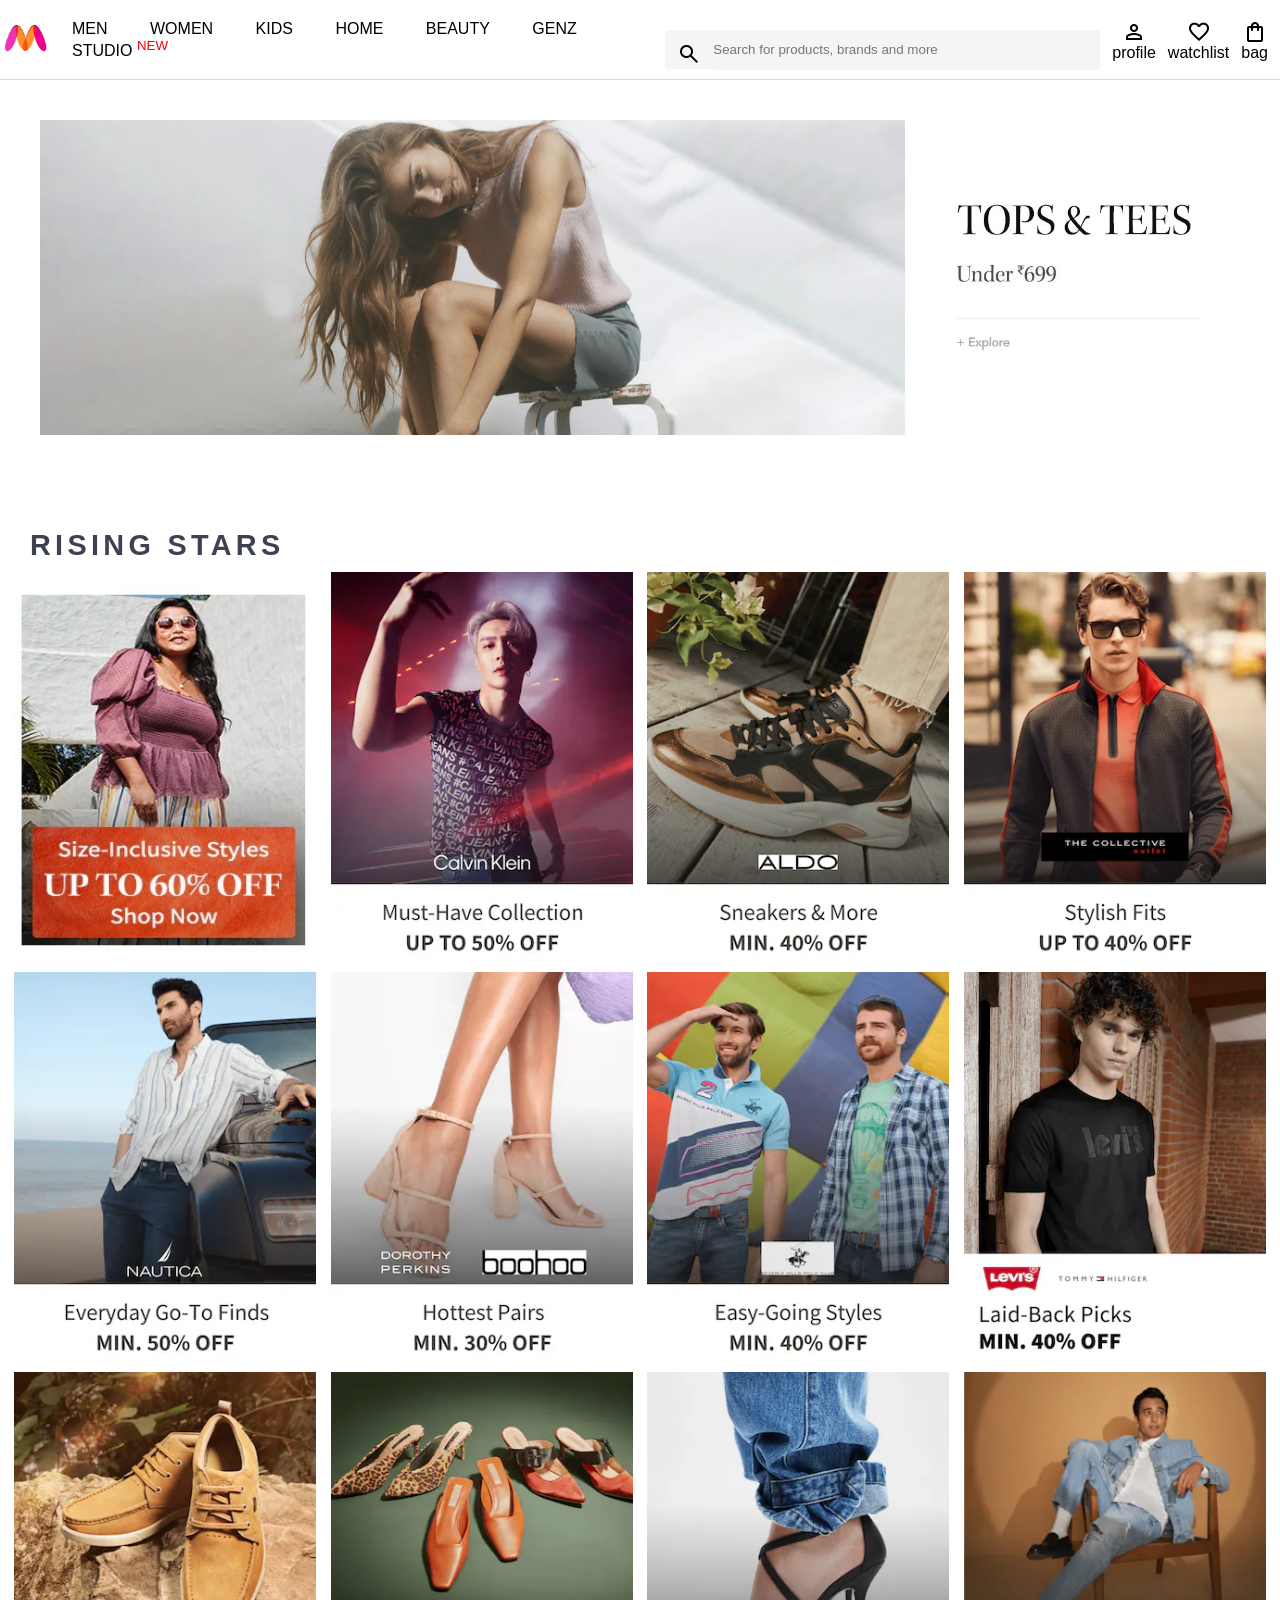
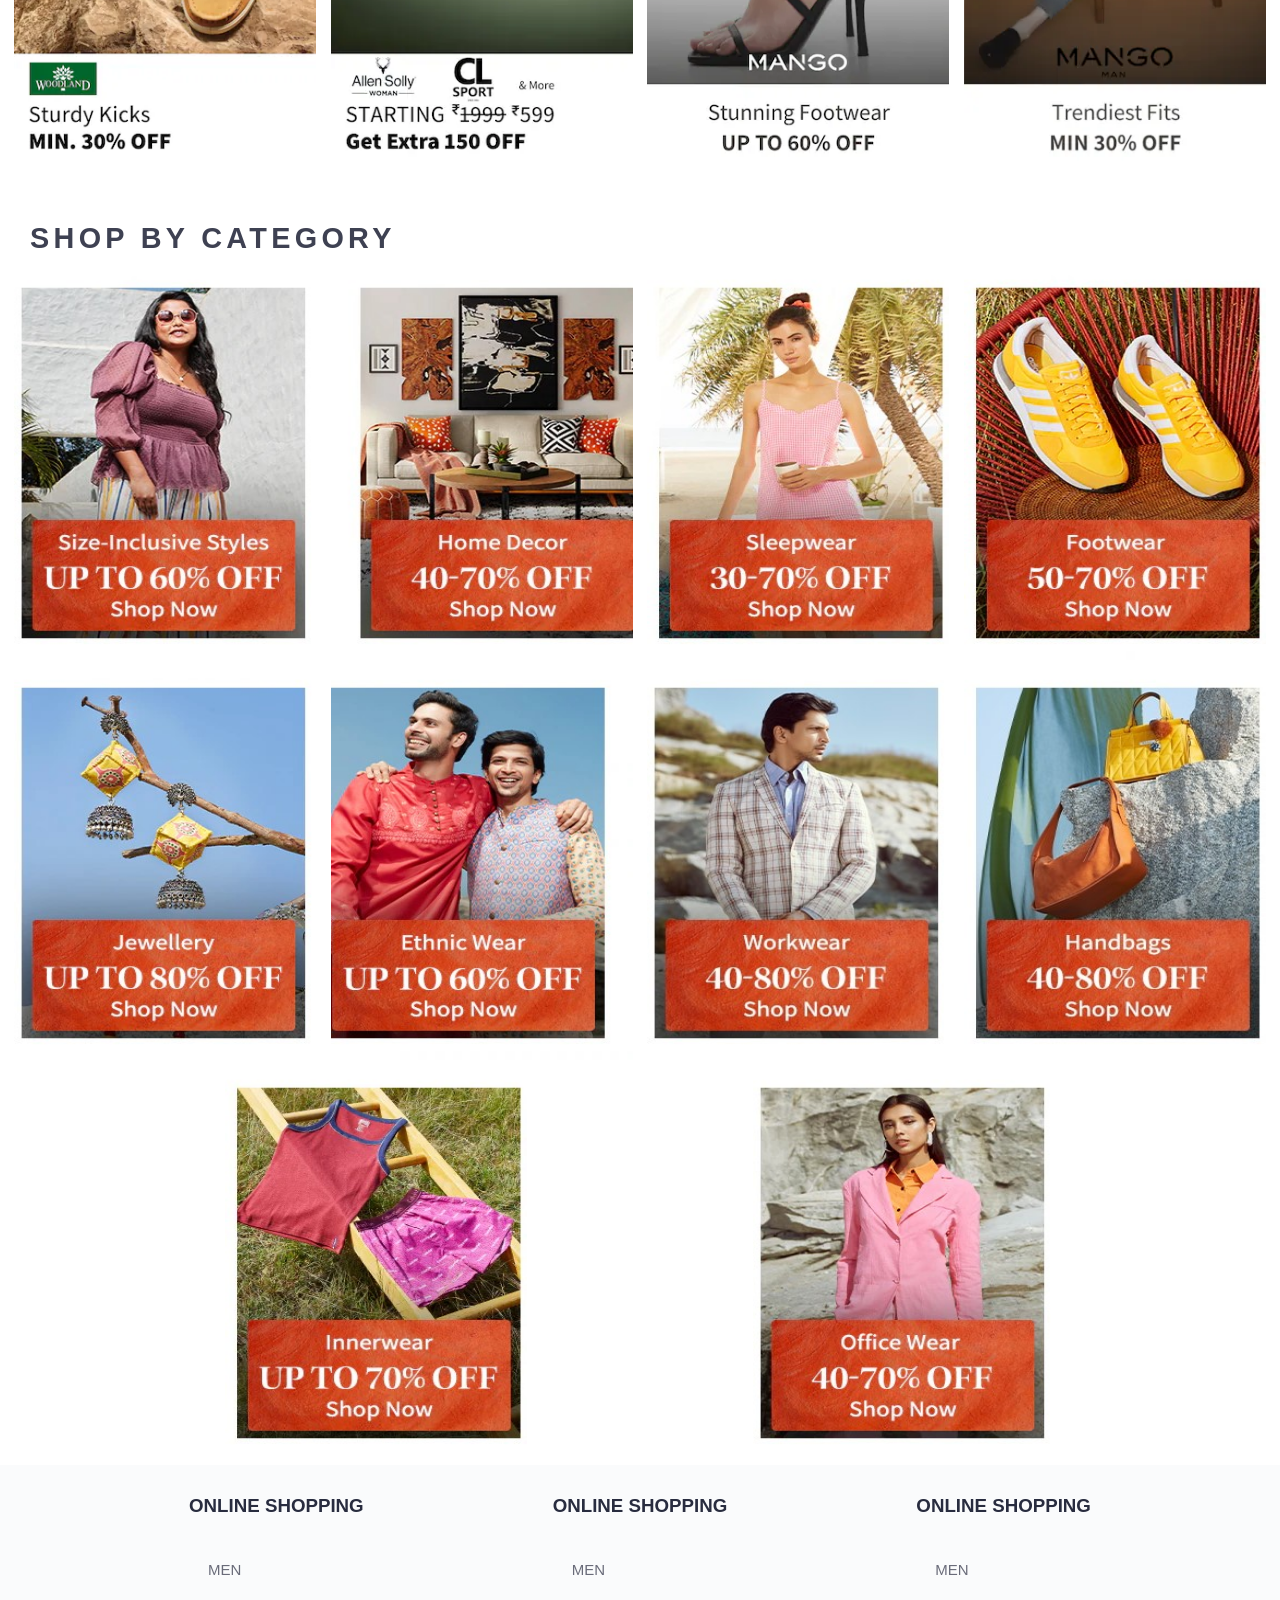
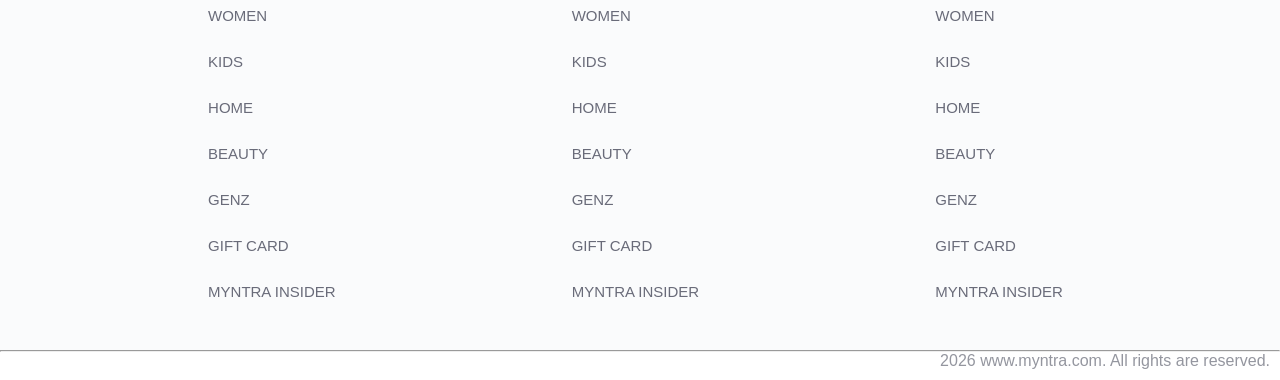
==== mantra.html @ b3f71ad2 "Add files via upload" ====
<!DOCTYPE html>
<html lang="en">
<head>
    <meta charset="UTF-8">
    <meta name="viewport" content="width=device-width, initial-scale=1.0">
    <title>Document</title>
    <link rel="stylesheet" href="mantra.css">
    <!-- <link rel="stylesheet" href="https://fonts.googleapis.com/css2?family=Material+Symbols+Outlined:opsz,wght,FILL,GRAD@24,400,0,0&icon_names=search" /> -->
    <link rel="stylesheet" href="https://fonts.googleapis.com/css2?family=Material+Symbols+Outlined" />

   
    

</head>
<body>
    <header> 
        <div class="logo">
            <img  class= " logo"src="img/myntra_logo.webp">
        </div>

        
        <div class="catgeory">
        <a class="c" href="index.html">men</a>
        <a class="c" href="#">women</a>
        <a class="c" href="#">kids</a>
        <a class="c" href="#">home</a>
        <a class="c" href="#">beauty</a> 
        <a class="c" href="#">genz</a>   
        <a class="c" href="#">studio
            <sup>new</sup>
        </a>
        </div>
    <div id="search_bar">
        <span class="material-symbols-outlined search">
search
</span>
        <input type="text" placeholder="Search for products, brands and more">

    </div>
       

        <div class="action"> 


<div class="icon">
 <span class="material-symbols-outlined icon">
person
</span>
<span>profile</span>
</div>

<div class="icon">
<span class="material-symbols-outlined icon">
favorite

</span>
<span>watchlist</span>
</div>
<div class="icon">
<span class="material-symbols-outlined icon">
shopping_bag
</span>
<span>bag</span>
</div>
        </div>


    </header>
    <main> 
        <div class="banner">
            <img class="banner_img" src="img/banner.jpg" alt="banner_img">
        </div>
        <div class="cat_heading"> RISING STARS</div>
        <div class="cat_offers">
            <a href="#" ><img class="offer_img" src="img/1 (1).jpg"></a>
            <a href="#" ><img class="offer_img" src="img/2.png"></a>
            <a href="#" ><img class="offer_img" src="img/3.png"></a>
            <a href="#" ><img class="offer_img" src="img/4.png"></a>
            <a href="#" ><img class="offer_img" src="img/5.png"></a>
            <a href="#" ><img class="offer_img" src="img/6.png"></a>
            <a href="#" ><img class="offer_img" src="img/7.png"></a>
            <a href="#" ><img class="offer_img" src="img/8.png"></a>
            <a href="#" ><img class="offer_img" src="img/9.png"></a>
            <a href="#" ><img class="offer_img" src="img/10.png"></a>
            <a href="#" ><img class="offer_img" src="img/11.png"></a>
            <a href="#" ><img class="offer_img" src="img/12.png"></a>
        </div>

          </div>
        <div class="cat_heading"> Shop By Category</div>
        <div class="cat_offers">
            <a href="#" ><img class="offer_img" src="img/1 (1).jpg"></a>
            <a href="#" ><img class="offer_img" src="img/2.jpg"></a>
            <a href="#" ><img class="offer_img" src="img/3.jpg"></a>
            <a href="#" ><img class="offer_img" src="img/4.jpg"></a>
            <a href="#" ><img class="offer_img" src="img/5.jpg"></a>
            <a href="#" ><img class="offer_img" src="img/6.jpg"></a>
            <a href="#" ><img class="offer_img" src="img/7.jpg"></a>
            <a href="#" ><img class="offer_img" src="img/8.jpg"></a>
            <a href="#" ><img class="offer_img" src="img/9.jpg"></a>
            <a href="#" ><img class="offer_img" src="img/10.jpg"></a>
       
     
        </div>
    </main>
    <footer class="footer_container"> 
<div class="footer_items">
    <h3>ONLINE SHOPPING</h3>
<a class="c" href="#">men</a>
        <a class="c" href="#">women</a>
        <a class="c" href="#">kids</a>
        <a class="c" href="#">home</a>
        <a class="c" href="#">beauty</a> 
        <a class="c" href="#">genz</a>   
        <a class="c" href="#">Gift card</a>
        <a class="c" href="#">Myntra insider</a>
</div>

<div class="footer_items">
    <h3>ONLINE SHOPPING</h3>
<a class="c" href="#">men</a>
        <a class="c" href="#">women</a>
        <a class="c" href="#">kids</a>
        <a class="c" href="#">home</a>
        <a class="c" href="#">beauty</a> 
        <a class="c" href="#">genz</a>   
        <a class="c" href="#">Gift card</a>
        <a class="c" href="#">Myntra insider</a>
</div>
<div class="footer_items">
    <h3>ONLINE SHOPPING</h3>
<a class="c" href="#">men</a>
        <a class="c" href="#">women</a>
        <a class="c" href="#">kids</a>
        <a class="c" href="#">home</a>
        <a class="c" href="#">beauty</a> 
        <a class="c" href="#">genz</a>   
        <a class="c" href="#">Gift card</a>
        <a class="c" href="#">Myntra insider</a>
</div>
    </footer>
    <hr>
    <div class="copyright">
        2026 www.myntra.com. All rights are reserved.
    </div>
</body>
</html>
---- mantra.css ----
*{
    margin:0;
    padding:0;
    font-family: Assistant, -apple-system, BlinkMacSystemFont, Segoe UI, Roboto, Helvetica, Arial, sans-serif;
    box-sizing: border-box;
}
header{
    background-color: rgb(255, 255, 255);
    height:80px;
    display: flex;
    padding:20px 0px 0px 0px;
    box-sizing: border-box;
    justify-content:space-evenly;
    border-bottom: 1px solid rgb(216, 216, 216);
}
.catgeory a{
    padding-bottom: 30px;
    border-bottom: 5px solid rgb(255, 255, 255);
}
.catgeory a:hover{
border-bottom:5px solid rgb(248, 0, 145) ;
}
.logo{
    width:53px;
    height:36px;

}
.c{
text-decoration:none;
margin: 5px;
color: black;
text-transform: uppercase;
font-weight: 500;
padding: 14px;

}
.searchbar .input{
    height: 39px;
    width: 324px;
    background-color: rgb(250, 250, 250);
    padding: 10px 10px 10px 20px;
    box-sizing: border-box;
    border: 4px solid white;
}
img{
    height: 14.7px;
    width: 14.7px;
}
.c sup{
    color: red;
}
#search_bar input{
    flex-grow: 1;
    border: 0px;
    height: 40px;
   box-sizing: border-box;
   background-color: #f5f5f6;
   border-radius: 0px 4px 4px 0px;

}
.search{
    height: 14.7px;
    padding: 12px;
    box-sizing: content-box;
    background-color:#f5f5f6;
    border-radius: 4px 0px 0px 4px;

    
}
#search_bar{
    width: 484px;
    display: flex;
    align-items: center;
    
}
.action{
    display:flex ;   
    width: 200px;
    justify-content: space-evenly;
}
.icon{
    display: flex;
    flex-direction: column;
    align-items: center;
}
.banner_img{
    height: auto;
    width: 100%;
    padding: 40px;
}
.cat_heading{
        text-transform: uppercase;
    color: #3e4152;
    letter-spacing: .15em;
    font-size: 1.8em;
    margin: 50px 0 10px 30px;
    max-height: 5em;
    font-weight: 700;
}
.cat_offers{
    display: flex;
    flex-wrap: wrap;
    justify-content: space-evenly;
}
.offer_img{
    height: 396px;
    width: 302px;

}
.footer_container{
    padding: 30px 0px 40px 0px;
    background-color: #fafbfc;
    display: flex;
    justify-content: space-evenly;
}
.footer_items{
display: flex;
flex-direction: column;
}
.footer_items a{
    color: #696b79;
    font-size: 15px;
    padding-bottom: 5px;

}
.footer_items h3{
    color: #282c3f;
    padding-bottom: 25px;
}
.copyright{
       color: #94969f;
       text-align: end;
       padding-bottom: 10px;
       padding-right: 10px;
}
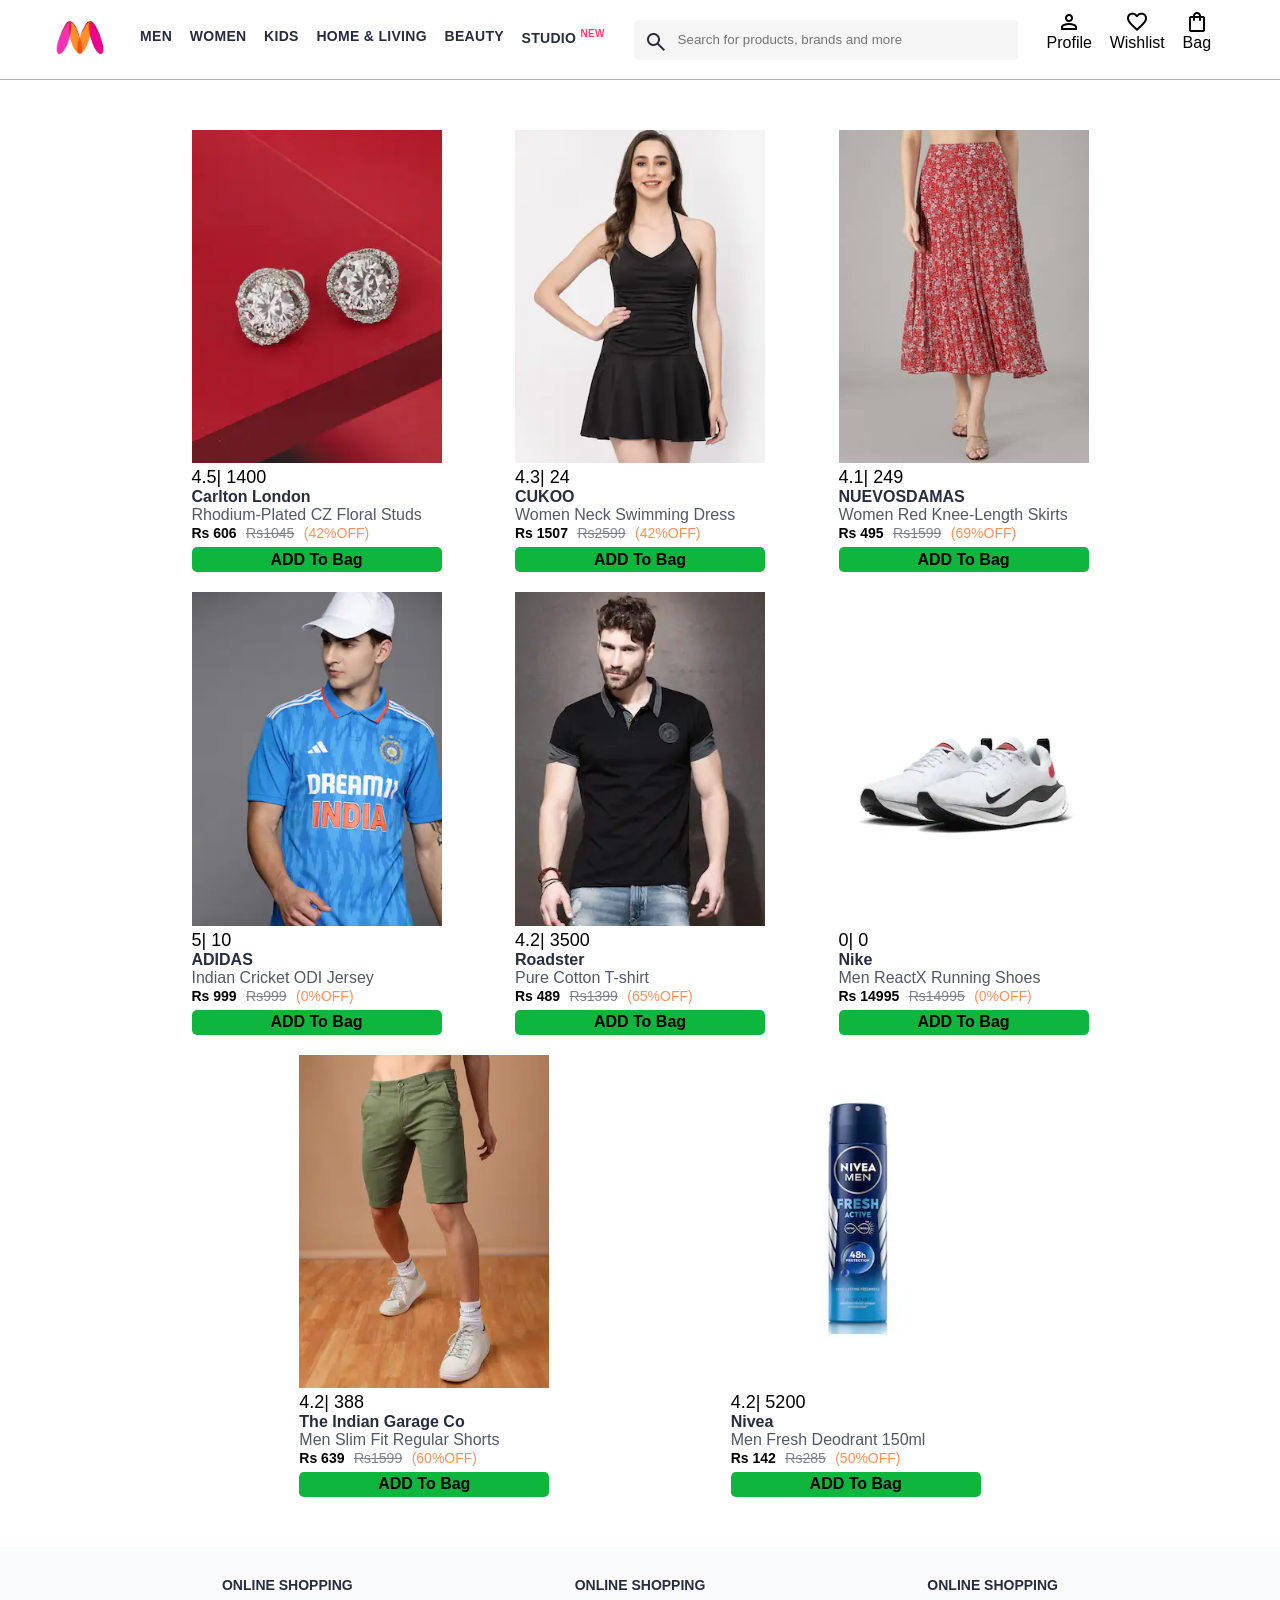
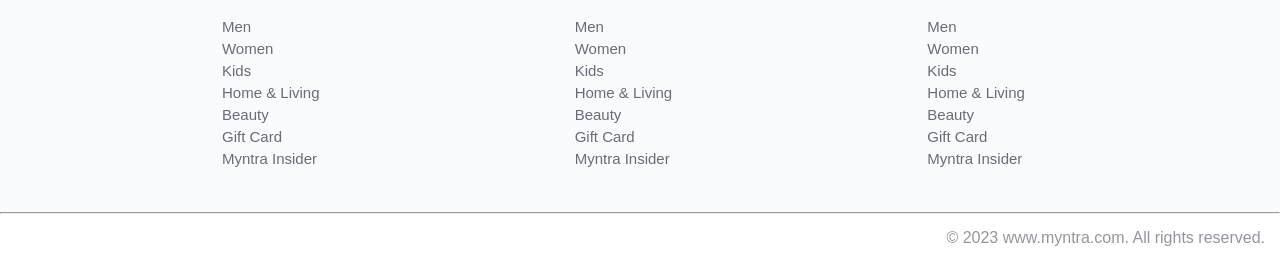
==== commit 55ed5294: "Update and rename mantra1.html to mantra.html" ====
--- a/mantra.html
+++ b/mantra.html
@@ -1,147 +1,95 @@
 <!DOCTYPE html>
 <html lang="en">
 <head>
-    <meta charset="UTF-8">
-    <meta name="viewport" content="width=device-width, initial-scale=1.0">
-    <title>Document</title>
-    <link rel="stylesheet" href="mantra.css">
-    <!-- <link rel="stylesheet" href="https://fonts.googleapis.com/css2?family=Material+Symbols+Outlined:opsz,wght,FILL,GRAD@24,400,0,0&icon_names=search" /> -->
-    <link rel="stylesheet" href="https://fonts.googleapis.com/css2?family=Material+Symbols+Outlined" />
-
-   
-    
-
+    <title>Myntra Functional Clone</title>
+    <link rel="stylesheet" href="css/index.css">
+    <link rel="stylesheet" href="https://fonts.googleapis.com/css2?family=Material+Symbols+Outlined:opsz,wght,FILL,GRAD@20..48,100..700,0..1,-50..200" />
 </head>
 <body>
-    <header> 
-        <div class="logo">
-            <img  class= " logo"src="img/myntra_logo.webp">
+    <header>
+        <div class="logo_container">
+            <a href="#"><img class="myntra_home" src="images/myntra_logo.webp" alt="Myntra Home"></a>
         </div>
+        <nav class="nav_bar">
+            <a href="#">Men</a>
+            <a href="#">Women</a>
+            <a href="#">Kids</a>
+            <a href="#">Home & Living</a>
+            <a href="#">Beauty</a>
+            <a href="#">Studio <sup>New</sup></a>
+        </nav>
+        <div class="search_bar">
+            <span class="material-symbols-outlined search_icon">search</span>
+            <input class="search_input" placeholder="Search for products, brands and more">
+        </div>
+        <div class="action_bar">
+            <div class="action_container">
+                <span class="material-symbols-outlined action_icon">person</span>
+                <span class="action_name">Profile</span>
+            </div>
 
-        
-        <div class="catgeory">
-        <a class="c" href="index.html">men</a>
-        <a class="c" href="#">women</a>
-        <a class="c" href="#">kids</a>
-        <a class="c" href="#">home</a>
-        <a class="c" href="#">beauty</a> 
-        <a class="c" href="#">genz</a>   
-        <a class="c" href="#">studio
-            <sup>new</sup>
-        </a>
+            <div class="action_container">
+                <span class="material-symbols-outlined action_icon">favorite</span>
+                <span class="action_name">Wishlist</span>
+            </div>
+
+            <a class="action_container" href="pages/bag.html">
+                <span class="material-symbols-outlined action_icon">shopping_bag</span>
+                <span class="action_name">Bag</span>
+                <span class="bag-items" >0</span>
+
+            </a>
         </div>
-    <div id="search_bar">
-        <span class="material-symbols-outlined search">
-search
-</span>
-        <input type="text" placeholder="Search for products, brands and more">
+    </header>
+    <main>
+ <div class="items_containor"></div>
+    </main>
+    <footer>
+        <div class="footer_container">
+            <div class="footer_column">
+                <h3>ONLINE SHOPPING</h3>
 
-    </div>
-       
+                <a href="#">Men</a>
+                <a href="#">Women</a>
+                <a href="#">Kids</a>
+                <a href="#">Home & Living</a>
+                <a href="#">Beauty</a>
+                <a href="#">Gift Card</a>
+                <a href="#">Myntra Insider</a>
+            </div>
 
-        <div class="action"> 
+            <div class="footer_column">
+                <h3>ONLINE SHOPPING</h3>
 
+                <a href="#">Men</a>
+                <a href="#">Women</a>
+                <a href="#">Kids</a>
+                <a href="#">Home & Living</a>
+                <a href="#">Beauty</a>
+                <a href="#">Gift Card</a>
+                <a href="#">Myntra Insider</a>
+            </div>
 
-<div class="icon">
- <span class="material-symbols-outlined icon">
-person
-</span>
-<span>profile</span>
-</div>
+            <div class="footer_column">
+                <h3>ONLINE SHOPPING</h3>
 
-<div class="icon">
-<span class="material-symbols-outlined icon">
-favorite
+                <a href="#">Men</a>
+                <a href="#">Women</a>
+                <a href="#">Kids</a>
+                <a href="#">Home & Living</a>
+                <a href="#">Beauty</a>
+                <a href="#">Gift Card</a>
+                <a href="#">Myntra Insider</a>
+            </div>
+        </div>
+        <hr>
 
-</span>
-<span>watchlist</span>
-</div>
-<div class="icon">
-<span class="material-symbols-outlined icon">
-shopping_bag
-</span>
-<span>bag</span>
-</div>
+        <div class="copyright">
+            © 2023 www.myntra.com. All rights reserved.
         </div>
-
-
-    </header>
-    <main> 
-        <div class="banner">
-            <img class="banner_img" src="img/banner.jpg" alt="banner_img">
-        </div>
-        <div class="cat_heading"> RISING STARS</div>
-        <div class="cat_offers">
-            <a href="#" ><img class="offer_img" src="img/1 (1).jpg"></a>
-            <a href="#" ><img class="offer_img" src="img/2.png"></a>
-            <a href="#" ><img class="offer_img" src="img/3.png"></a>
-            <a href="#" ><img class="offer_img" src="img/4.png"></a>
-            <a href="#" ><img class="offer_img" src="img/5.png"></a>
-            <a href="#" ><img class="offer_img" src="img/6.png"></a>
-            <a href="#" ><img class="offer_img" src="img/7.png"></a>
-            <a href="#" ><img class="offer_img" src="img/8.png"></a>
-            <a href="#" ><img class="offer_img" src="img/9.png"></a>
-            <a href="#" ><img class="offer_img" src="img/10.png"></a>
-            <a href="#" ><img class="offer_img" src="img/11.png"></a>
-            <a href="#" ><img class="offer_img" src="img/12.png"></a>
-        </div>
-
-          </div>
-        <div class="cat_heading"> Shop By Category</div>
-        <div class="cat_offers">
-            <a href="#" ><img class="offer_img" src="img/1 (1).jpg"></a>
-            <a href="#" ><img class="offer_img" src="img/2.jpg"></a>
-            <a href="#" ><img class="offer_img" src="img/3.jpg"></a>
-            <a href="#" ><img class="offer_img" src="img/4.jpg"></a>
-            <a href="#" ><img class="offer_img" src="img/5.jpg"></a>
-            <a href="#" ><img class="offer_img" src="img/6.jpg"></a>
-            <a href="#" ><img class="offer_img" src="img/7.jpg"></a>
-            <a href="#" ><img class="offer_img" src="img/8.jpg"></a>
-            <a href="#" ><img class="offer_img" src="img/9.jpg"></a>
-            <a href="#" ><img class="offer_img" src="img/10.jpg"></a>
-       
-     
-        </div>
-    </main>
-    <footer class="footer_container"> 
-<div class="footer_items">
-    <h3>ONLINE SHOPPING</h3>
-<a class="c" href="#">men</a>
-        <a class="c" href="#">women</a>
-        <a class="c" href="#">kids</a>
-        <a class="c" href="#">home</a>
-        <a class="c" href="#">beauty</a> 
-        <a class="c" href="#">genz</a>   
-        <a class="c" href="#">Gift card</a>
-        <a class="c" href="#">Myntra insider</a>
-</div>
-
-<div class="footer_items">
-    <h3>ONLINE SHOPPING</h3>
-<a class="c" href="#">men</a>
-        <a class="c" href="#">women</a>
-        <a class="c" href="#">kids</a>
-        <a class="c" href="#">home</a>
-        <a class="c" href="#">beauty</a> 
-        <a class="c" href="#">genz</a>   
-        <a class="c" href="#">Gift card</a>
-        <a class="c" href="#">Myntra insider</a>
-</div>
-<div class="footer_items">
-    <h3>ONLINE SHOPPING</h3>
-<a class="c" href="#">men</a>
-        <a class="c" href="#">women</a>
-        <a class="c" href="#">kids</a>
-        <a class="c" href="#">home</a>
-        <a class="c" href="#">beauty</a> 
-        <a class="c" href="#">genz</a>   
-        <a class="c" href="#">Gift card</a>
-        <a class="c" href="#">Myntra insider</a>
-</div>
     </footer>
-    <hr>
-    <div class="copyright">
-        2026 www.myntra.com. All rights are reserved.
-    </div>
+       <script src="data/items.js"></script>
+    <script src="index.js"></script>
+ 
 </body>
-</html>+</html>
--- a/css/index.css
+++ b/css/index.css
@@ -0,0 +1,291 @@
+/***************** Item Page CSS **************************/
+/*
+
+.item-details {
+    cursor: pointer;
+    width: 250px;
+    margin: 10px;
+}
+.stars {
+    font-size: 12px;
+    font-weight: 700;
+    text-align: left;
+}
+.company {
+    font-size: 18px;
+    font-weight: 700;
+    line-height: 1;
+    color: #282c3f;
+    margin-bottom: 6px;
+    overflow: hidden;
+    text-overflow: ellipsis;
+    white-space: nowrap;
+    margin-top: 20px;
+}
+.item-name {
+    color: #535766;
+    font-size: 16px;
+    line-height: 1;
+    margin-bottom: 0;
+    margin-top: 0;
+    overflow: hidden;
+    text-overflow: ellipsis;
+    white-space: nowrap;
+    font-weight: 400;
+    display: block;
+}
+.price-container {
+    margin-top: 10px;
+}
+.current-price {
+    font-size: 14px;
+    font-weight: 700;
+    color: #282c3f;
+}
+.original-price {
+    text-decoration: line-through;
+    color: #7e818c;
+    font-weight: 400;
+    margin-left: 5px;
+    font-size: 12px;
+}
+.discount-percentage {
+    color: #ff905a;
+    font-weight: 400;
+    font-size: 12px;
+    margin-left: 5px;
+}
+.btn-bag {
+    background-color: lightgreen;
+    border: none;
+    padding: 5px 15px;
+    border-radius: 10px;
+    width: 100%;
+    margin-top: 7px;
+    font-size: 20px;
+    cursor: pointer;
+}
+    */
+.bag-items {
+    background-color: #f16565;
+    white-space: nowrap;
+    text-align: center;
+    line-height: 18px;
+    padding: 0 6px;
+    height: 18px;
+    position: relative;
+    border-radius: 50%;
+    font-size: 12px;
+    color: #fff;
+    left: 13px;
+    top: -44px;
+    font-weight: 700;
+    cursor: pointer;
+}
+ .action_container {
+    text-decoration: none;
+}
+a.action_container:link {
+    color:black;
+}
+* {
+    margin: 0;
+    padding: 0;
+    font-family: Assistant,-apple-system,BlinkMacSystemFont,Segoe UI,Roboto,Helvetica,Arial,sans-serif;
+    box-sizing: border-box;
+}
+header {
+    display: flex;
+    background-color: #ffffff;
+    height: 80px;
+    justify-content: space-between;
+    align-items: center;
+    border-bottom: 1px solid #b6b1b1;
+}
+.myntra_home {
+    height: 45px;
+}
+.logo_container {
+    margin-left: 4%;
+}
+.action_bar {
+    margin-right: 4%;
+}
+.nav_bar {
+    display: flex;
+    min-width: 500px;
+    justify-content: space-evenly;
+}
+.nav_bar a {
+    font-size: 14px;
+    letter-spacing: .3px;
+    color: #282c3f;
+    font-weight: 700;
+    text-transform: uppercase;
+    text-decoration: none;
+    padding: 28px 0;
+    border-bottom: 5px solid #ffffff;
+}
+.nav_bar a:hover {
+    border-bottom: 4px solid #f54e77;
+}
+
+.nav_bar a sup {
+    color: #ff3f6c;
+    font-size: 10px;
+}
+
+.search_bar {
+    height: 40px;
+    min-width: 200px;
+    width: 30%;
+    display: flex;
+    align-items: center;
+}
+.search_icon {
+    box-sizing: content-box;
+    height: 20px;
+    padding: 10px;
+
+    background-color: #f5f5f6;
+    color: #282c3f;
+    font-weight: 300;
+    border-radius: 4px 0 0 4px;
+}
+.search_input {
+    color: #696e79;
+    background-color: #f5f5f6;
+    flex-grow: 1;
+    height: 40px;
+    border: 0;
+    border-radius: 0 4px 4px 0;
+}
+
+.action_bar {
+    display: flex;
+    min-width: 200px;
+    justify-content: space-evenly;
+}
+
+.action_container {
+    display: flex;
+    flex-direction: column;
+    align-items: center;
+}
+
+/* Main section */
+.banner_container {
+    margin: 40px 0;
+}
+.banner_image {
+    width: 100%;
+}
+
+.category_heading {
+    text-transform: uppercase;
+    color: #3e4152;
+    letter-spacing: .15em;
+    font-size: 1.8em;
+    margin: 50px 0 10px 30px;
+    max-height: 5em;
+    font-weight: 700;
+}
+
+.category-items,.items_containor {
+    width: 80%;
+    margin: 50px 10%;
+    display: flex;
+    flex-wrap: wrap;
+    justify-content: space-evenly;
+}
+
+.sale_item {
+    width: 250px;
+}
+
+.footer_container {
+    padding: 30px 0px 40px 0px;
+    background: #FAFBFC;
+    display: flex;
+    justify-content: space-evenly;
+}
+
+.footer_column {
+    display: flex;
+    flex-direction: column;
+}
+
+.footer_column h3 {
+    color: #282c3f;
+    font-size: 14px;
+    margin-bottom: 25px;
+}
+
+.footer_column a {
+    color: #696b79;
+    font-size: 15px;
+    text-decoration: none;
+    padding-bottom: 5px;
+}
+
+.copyright {
+    color: #94969f;
+    text-align: end;
+    padding: 15px;
+}
+.items_containor{
+width:80%;
+margin:40px 10%;
+
+
+}
+.item_containor{
+    width:250px;
+margin: 10px;
+}
+.item_img{
+width: 100%;
+}
+.rating{
+font-size: large;
+font-weight: 500;
+}
+.company{
+font-weight: 700;
+color: #282c3f;
+font-size:16px ;
+}
+.item_name{
+color:#535766;
+font-weight: 400px;
+}
+.price{
+  
+}
+.current_price{
+    font-weight: 700;
+    font-size:14px;
+   
+}
+.orginal_price{
+    text-decoration: line-through;
+    color:#7e818c;
+    font-size:14px;
+    margin-left:5px;
+}
+.discount{
+    color:#ff905a;
+     font-size:14px;
+     margin-left:5px;
+}
+.buttonOfAdd{
+    width:100%;
+    height:25px;
+    background-color: rgb(14, 182, 61);
+    font-weight: 600;
+    font-size:medium;
+    cursor: pointer;
+    border-radius: 5px;
+    border: 0px;
+    margin-top: 5px;
+}
